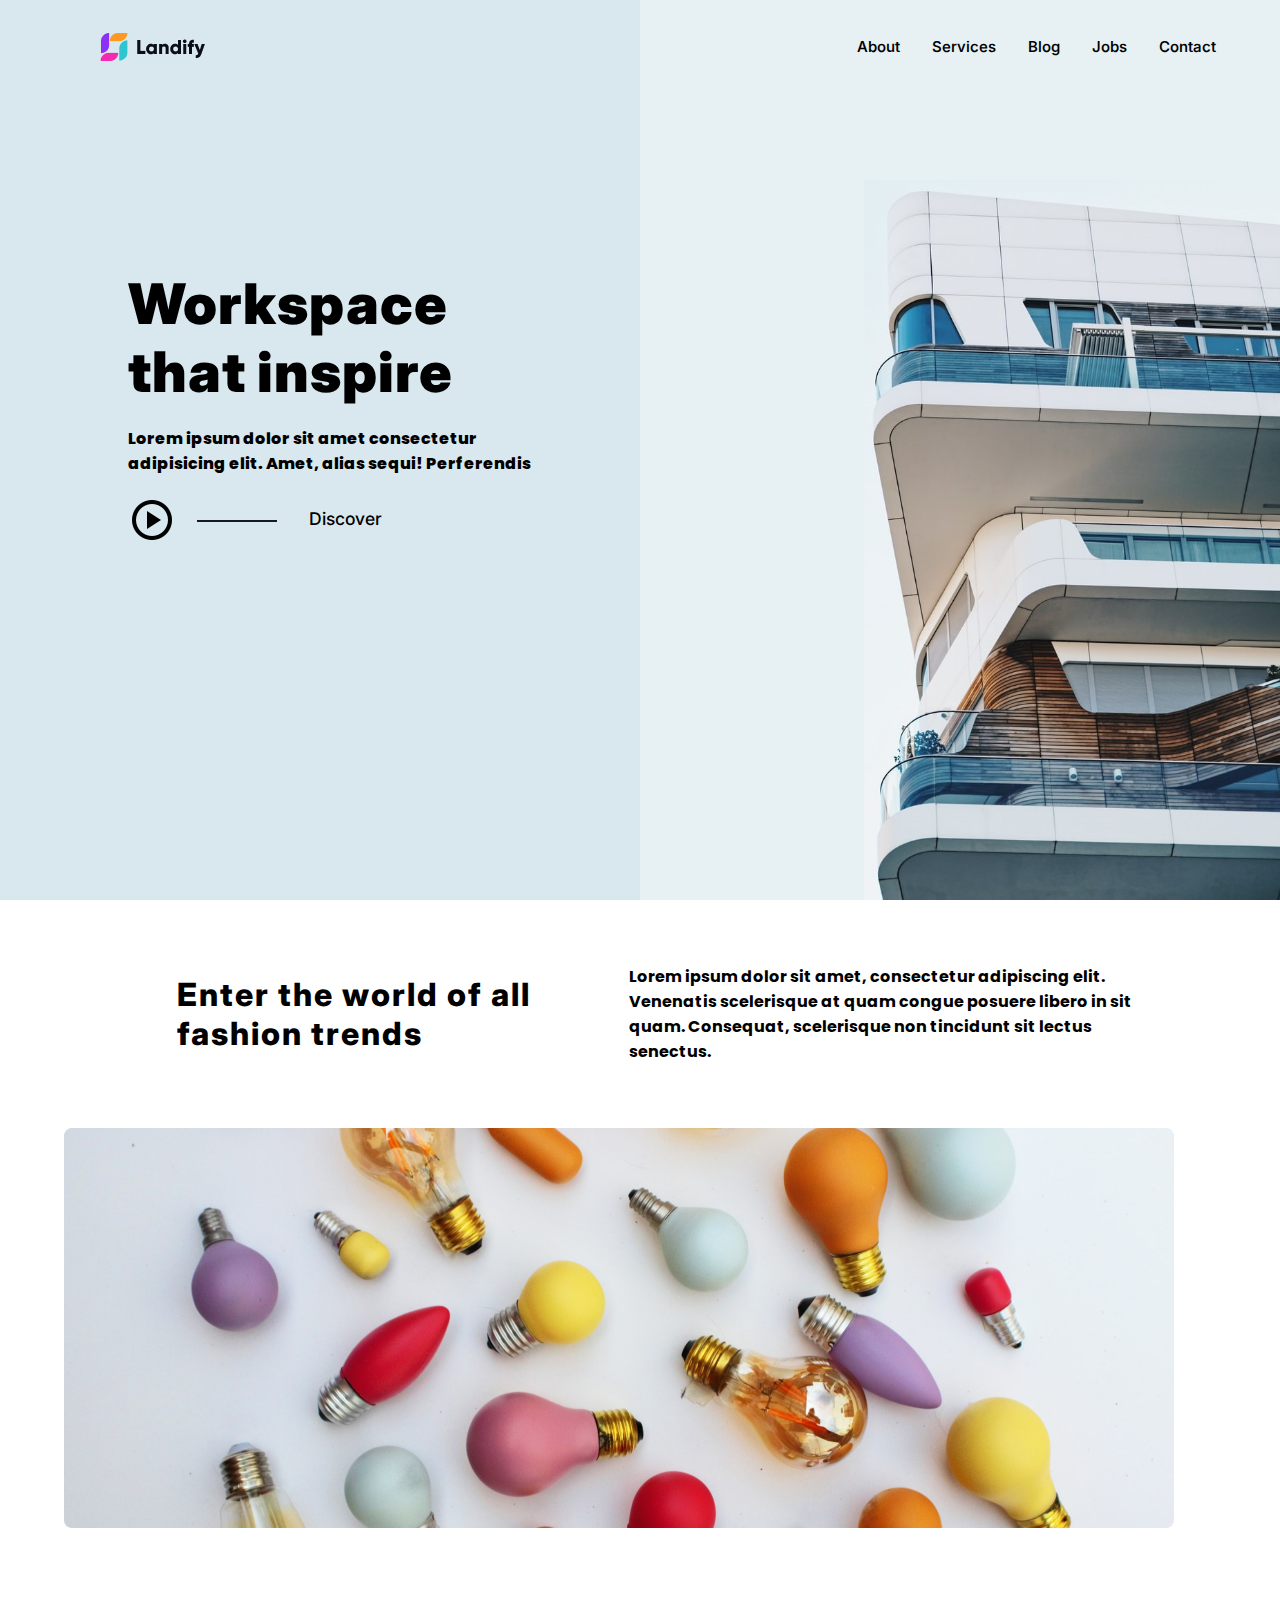
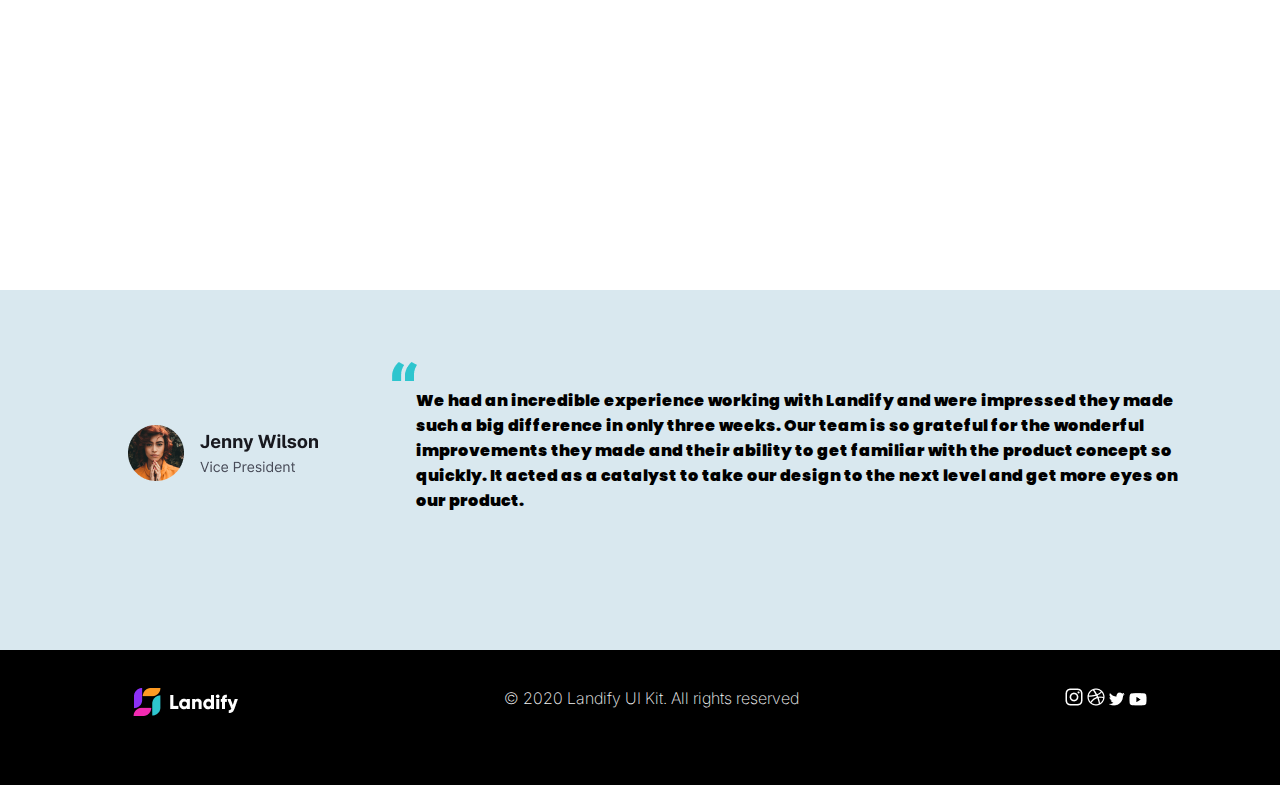
==== index.html @ fb8f32a2 "Rename home.html to index.html" ====
<!DOCTYPE html>
<html lang="en">
  <head>
    <meta charset="UTF-8" />
    <meta http-equiv="X-UA-Compatible" content="IE=edge" />
    <meta name="viewport" content="width=device-width, initial-scale=1.0" />
    <link rel="stylesheet" href="https://cdnjs.cloudflare.com/ajax/libs/font-awesome/4.7.0/css/font-awesome.min.css">
    <link rel="stylesheet" type="text/css" href="style.css" />
    <title>Landify: WorkSpace that Inspires</title>
    <link rel="preconnect" href="https://fonts.googleapis.com" />
    <link rel="preconnect" href="https://fonts.gstatic.com" crossorigin />
    <link
      href="https://fonts.googleapis.com/css2?family=Inter:wght@100;500&display=swap"
      rel="stylesheet"
    />
    <link rel="preconnect" href="https://fonts.googleapis.com" />
    <link rel="preconnect" href="https://fonts.gstatic.com" crossorigin />
    <link
      href="https://fonts.googleapis.com/css2?family=Poppins:wght@100&display=swap"
      rel="stylesheet"
    />
    <link rel="icon" type="image/x-icon" href="static\favicon.png" />
  </head>
  <body>
    <div class="base">
      <nav>
        <img class="logo" src="static\logo.png" />
        <ul>
          <li><a href="#about">About</a></li>
          <li><a href="#services">Services</a></li>
          <li><a href="#services">Blog</a></li>
          <li><a href="#services">Jobs</a></li>
          <li><a href="#contact">Contact</a></li>
        </ul>
      </nav>
      <img class="ship" src="static\homeship.jpg" />
      <div class="content">
        <!-- <h4>Hello, my name is</h4> -->
        <h1>Workspace <br />that inspire</h1>
        <p>
          Lorem ipsum dolor sit amet consectetur<br />
          adipisicing elit. Amet, alias sequi! Perferendis
        </p>
        <img src="static/outline_play_circle_black_24dp.png" class="play"/> 
        <img src="static\Line 6line.png" class="line"/>
        <a href="#" class="discover">Discover</p></a>
      </div>
    </div>
    <div class="page_2">
        <div class="info">
            <h2>Enter the world of all <br> fashion trends</h2>
            <p>Lorem ipsum dolor sit amet, consectetur adipiscing elit.<br> Venenatis scelerisque at quam congue posuere libero in sit <br>quam. Consequat, scelerisque non tincidunt sit lectus <br>senectus.</p>
            <br>
               
        </div> 
        <img class="page2_cover" src="static/Imagepage2.png">
        
    </div>
    <div class="feedback">
        <container>
        <div class="review">
            <img class="client" src="static/client.png">
            <p class="reviews"><img class="quotation" src="static/quotation.png"><br>
                &#160 &#160 &#160 &#160
                We had an incredible experience working with Landify and were impressed they made<br>&#160 &#160 &#160 &#160 such a big difference in only three weeks. Our team is so grateful for the wonderful<br>&#160 &#160 &#160 &#160 improvements they made and their ability to get familiar with the product concept so<br>&#160 &#160 &#160 &#160 quickly. It acted as a catalyst to take our design to the next level and get more eyes on<br>&#160 &#160 &#160 &#160 our product.
            </p>
        </div>
    </div>
    <footer>
        <div class="bottom">
            <img src="static/Lightfooterlogo.png" class="f_logo">
            <p class="copyright">&copy 2020 Landify UI Kit. All rights reserved</p>
            <ul>
                <li><a href=""><img src="static\Pathig.png"></a></li>
                <li><a href=""><img src="static\Pathdrub.png"></a></li>
                <li><a href=""><img src="static\Pathtwitter.png"></a></li>
                <li><a href=""><img src="static\Pathyt.png"></a></li>
            </ul>

        </div>
    </footer>
  </body>
</html>
---- style.css ----
* {
  padding: 0;
  margin: 0;
  font-family: "Inter", sans-serif;
  box-sizing: border-box;
  max-width: 100vw;
  overflow-x: hidden;
}

.logo{
    cursor: pointer;
}
nav {
  display: flex;
  align-items: center;
  justify-content: space-between;
  padding-top: 20px;
  padding-left: 100px;
  padding-right: 50px;
  color: #fff;
  text-decoration: none;
}
nav a {
  color: black;
  text-decoration: none;
}

/* NAVBAR MENU */
nav li {
  display: flex;
  font-weight: 50;
  gap: 1em;
  font-size: 18px;
  list-style: none;
  text-decoration: none;
  display: inline;
  font-weight: 550;
  font-size: 15px;
  line-height: 54px;
  transition: transform .4s;
}
nav li:hover {
    color: #000;
    background-color: rgb(217, 232, 239);
    border-radius: 20px;
    transition: 0.3s ease;
    text-decoration: none;
   }
nav li {
  padding: 5px 14px;
}

.base {
  height: 100vh;
  background: linear-gradient(
    to right,
    rgb(217, 232, 239) 0%,
    rgb(217, 232, 239) 50%,
    rgb(231, 241, 243) 50%,
    rgb(231, 241, 243) 100%
  );
}

.ship {
  height: 80vh;
  width: auto;
  position: absolute;
  right: 0%;
  top: 20%;
}

.content{
    position: absolute;
    top:30%;
    left:10%;
}

.content h1{
    font-weight: 900;
    font-size: 3.5rem;
    letter-spacing: 1px;
    padding-bottom: 5%;
    cursor: pointer;

}

.content p{
    font-family: 'Poppins', sans-serif;
    font-weight: 800;
    padding-bottom: 5% ;
}

.content .line{
    position: absolute;
    top: 90%;
    left: 17%;
}

.content .discover{
    position: absolute;
    top: 85.7%;
    left: 45%;
    font-size: 1.1rem;
    font-weight: 500;
    text-decoration: none;
    color: black;
}

.content .discover a{
    text-decoration: none;
    color: black;
    transition: transform .5s;
}

.discover:hover{
    transform: scale(1.2);
}


/* PAGE 2 */

.page_2{
    height: 110vh;
}

.page_2 .info{
    display: flex;
    text-decoration: none;
    justify-content: space-around;
    padding-left: 10%;
    padding-right: 0%;
    padding-top: 5%;
    align-items: center;
    cursor: pointer;
}

.page_2 h2{
    font-size: 2rem;
    letter-spacing: 2px;
    font-weight: 800;
}

.page_2 p{
    font-family: 'Poppins', sans-serif;
    font-weight: bold;
    cursor: text;
}

.page_2 .page2_cover{
    position: relative;
    padding-top: 5%;
    padding-left: 5%;
    padding-right: 5%;
    cursor: pointer;
    align-items: center;
}


.feedback{
    height: 40vh;
    background: rgba(217, 232, 239, 1);
}

.feedback .client{
    position: absolute;
    top: 225%;
    padding-left: 10%;
    cursor: pointer;
}

.feedback .reviews{
    position: absolute;
    top: 218%;
    right: 8%;
    font-family: 'Poppins', 'Times New Roman', Times, serif;
    font-weight: 900;
}

footer{
    height: 15vh ;
    background-color: black;
    padding-top: 3%;
}

.bottom{
    display: flex;
    justify-content: space-around
}

footer .copyright{
    color: whitesmoke;
    font-weight: 200;
    cursor: pointer;
}

footer ul li{
    list-style: none;
    display: inline;   
}
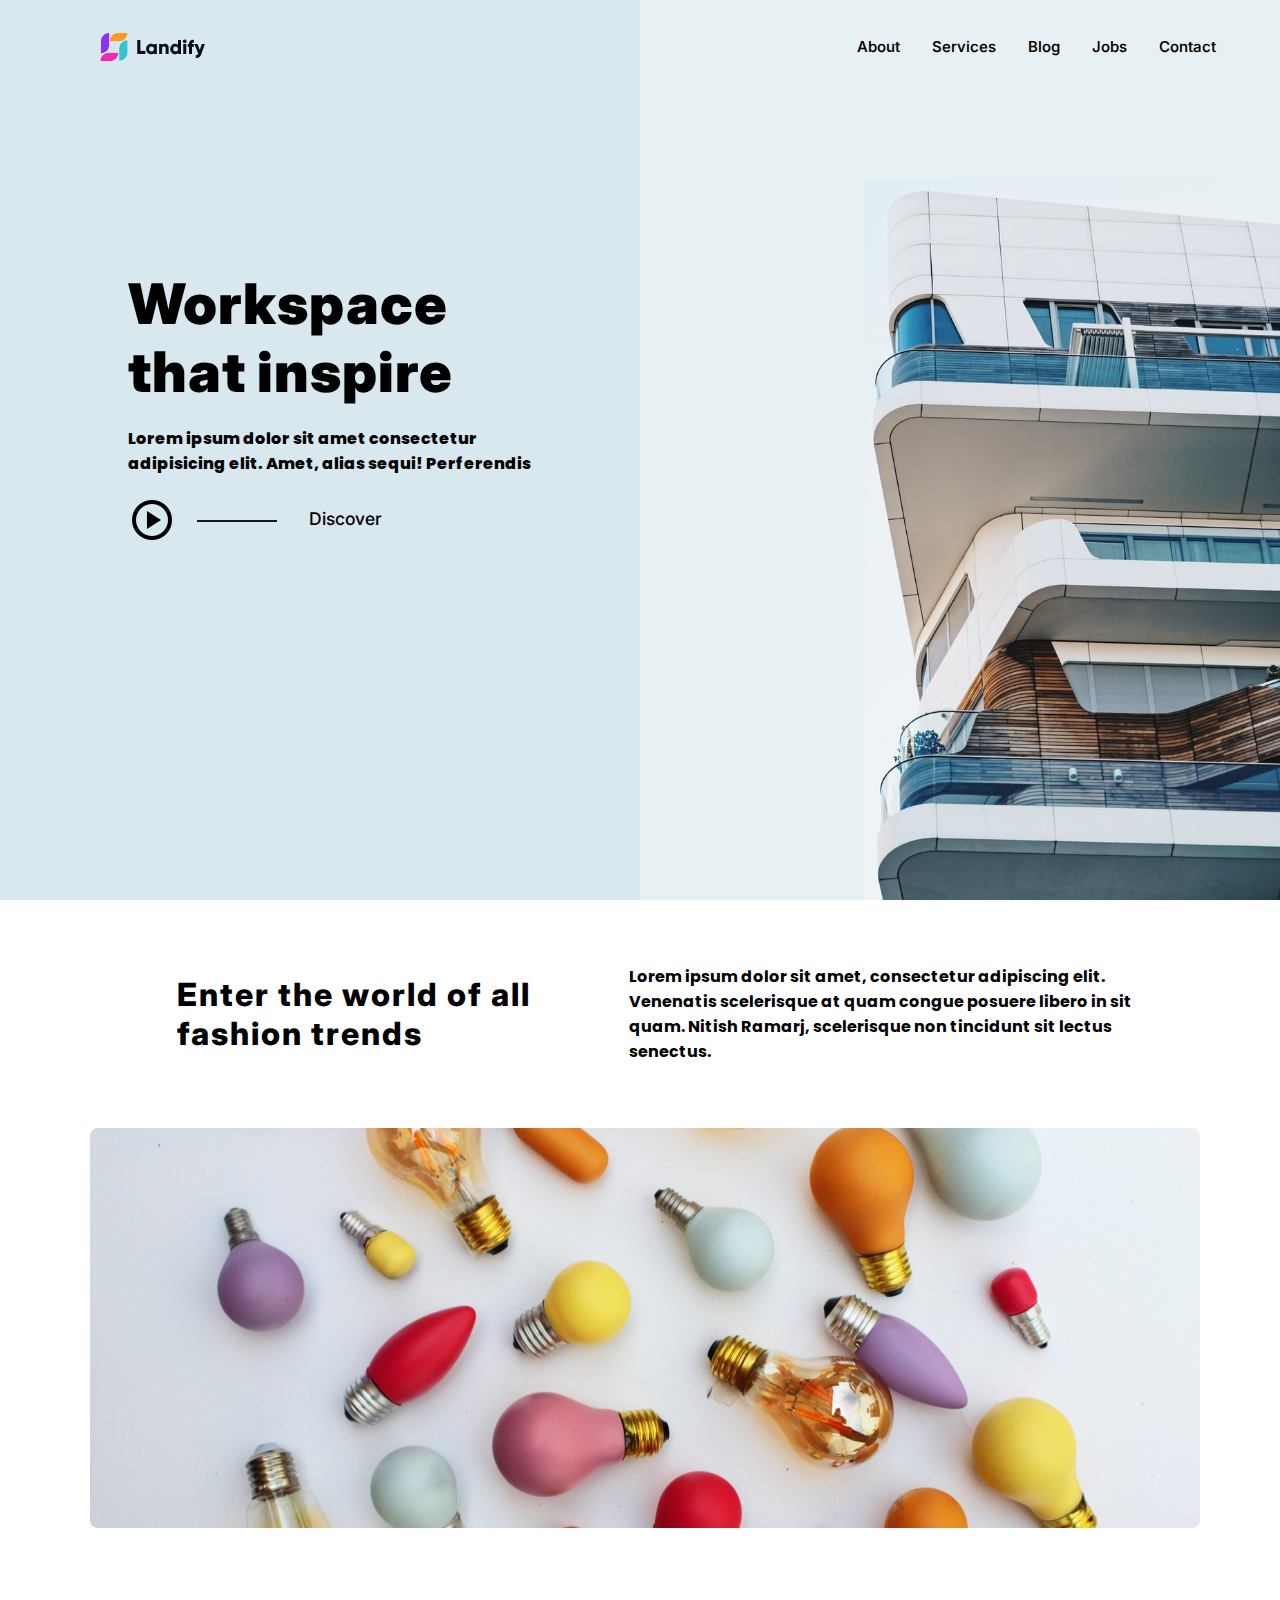
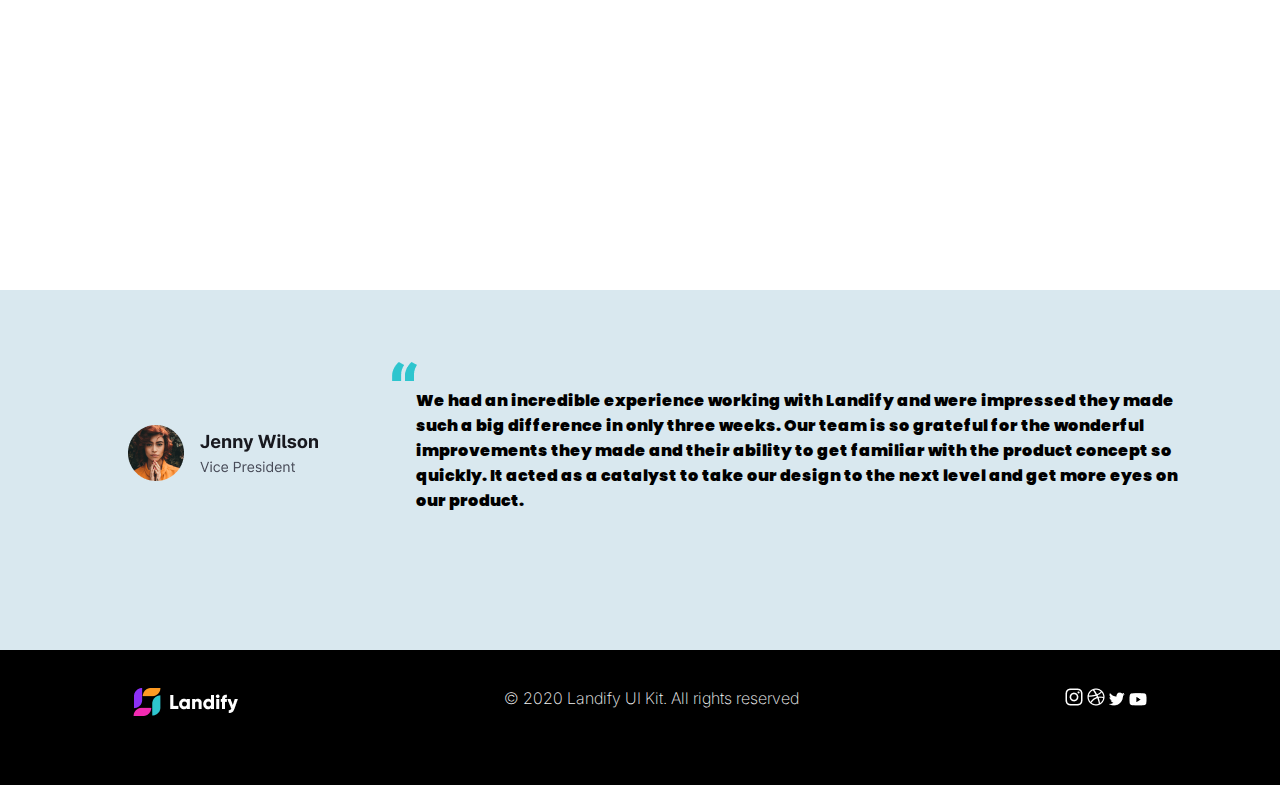
==== commit 35c02a11: "Update index.html" ====
--- a/index.html
+++ b/index.html
@@ -49,7 +49,7 @@
     <div class="page_2">
         <div class="info">
             <h2>Enter the world of all <br> fashion trends</h2>
-            <p>Lorem ipsum dolor sit amet, consectetur adipiscing elit.<br> Venenatis scelerisque at quam congue posuere libero in sit <br>quam. Consequat, scelerisque non tincidunt sit lectus <br>senectus.</p>
+            <p>Lorem ipsum dolor sit amet, consectetur adipiscing elit.<br> Venenatis scelerisque at quam congue posuere libero in sit <br>quam. Nitish Ramarj, scelerisque non tincidunt sit lectus <br>senectus.</p>
             <br>
                
         </div> 
--- a/style.css
+++ b/style.css
@@ -149,7 +149,7 @@
 .page_2 .page2_cover{
     position: relative;
     padding-top: 5%;
-    padding-left: 5%;
+    padding-left: 7%;
     padding-right: 5%;
     cursor: pointer;
     align-items: center;
@@ -196,4 +196,4 @@
 footer ul li{
     list-style: none;
     display: inline;   
-}+}
